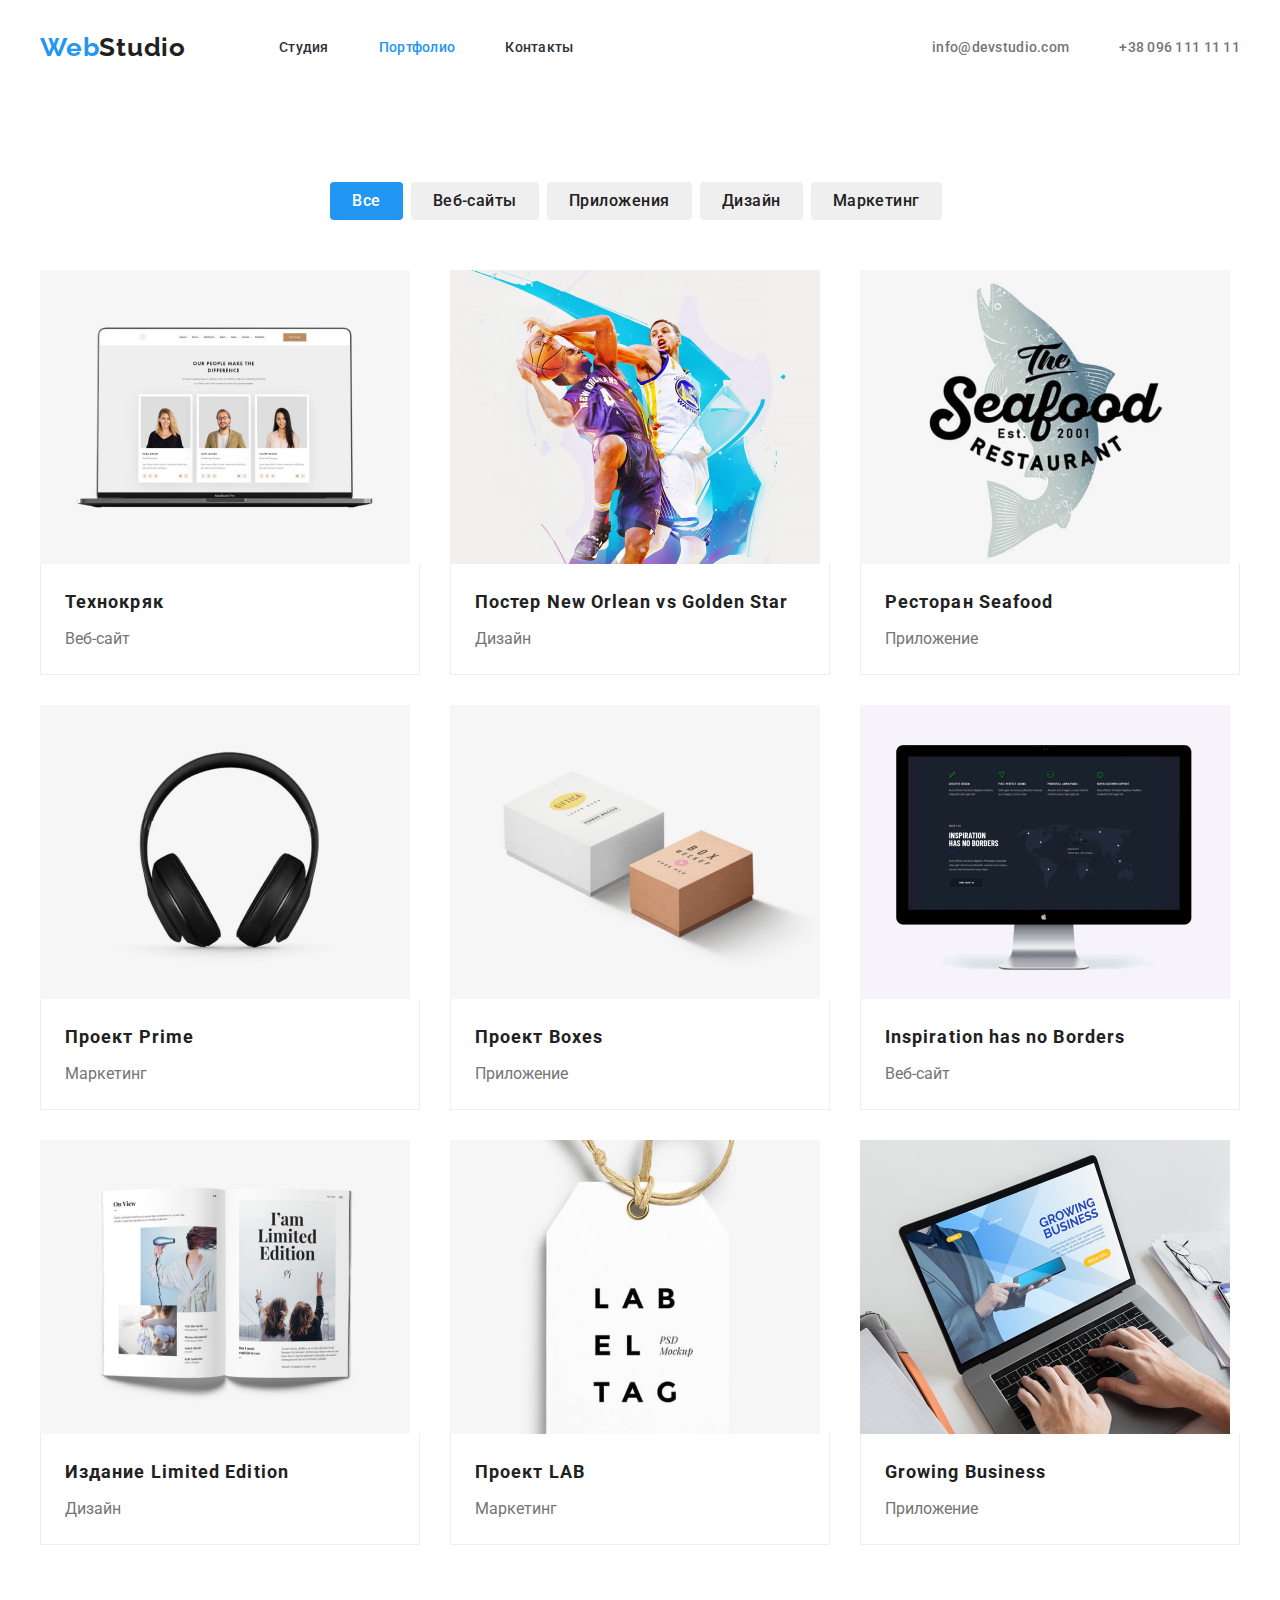
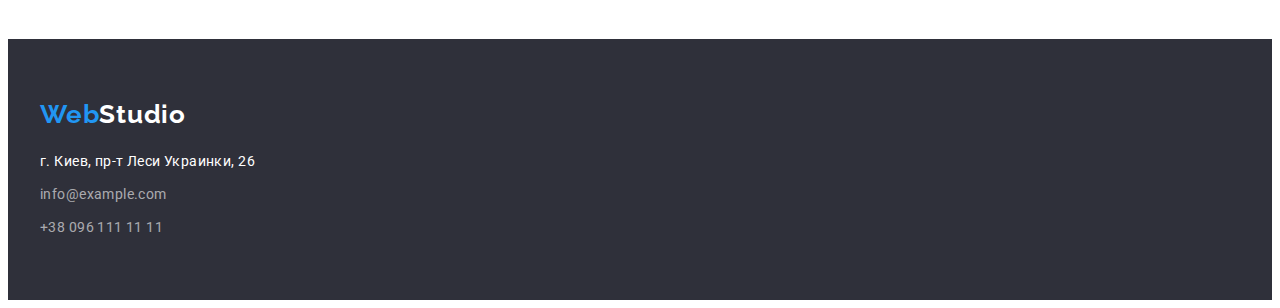
==== portfolio.html @ 89b8fdc1 "add html" ====
<!DOCTYPE html>
<html lang="ru">
  <head>
    <meta charset="UTF-8" />
    <meta http-equiv="X-UA-Compatible" content="IE=edge" />
    <meta name="viewport" content="width=device-width, initial-scale=1.0" />
    <link rel="preconnect" href="https://fonts.googleapis.com" />
    <link rel="preconnect" href="https://fonts.gstatic.com" crossorigin />
    <link
      href="https://fonts.googleapis.com/css2?family=Raleway:wght@700&family=Roboto:wght@400;500;700;900&display=swap"
      rel="stylesheet"
    />
    <title>homework-3</title>
    <link rel="stylesheet" href="https://cdnjs.cloudflare.com/ajax/libs/modern-normalize/1.1.0/modern-normalize.min.css" integrity="sha512-wpPYUAdjBVSE4KJnH1VR1HeZfpl1ub8YT/NKx4PuQ5NmX2tKuGu6U/JRp5y+Y8XG2tV+wKQpNHVUX03MfMFn9Q==" crossorigin="anonymous" referrerpolicy="no-referrer" />
    <link rel="stylesheet" href="./css/styles.css" />
  </head>
  <body>
    <header class="header">
      <div class="container main-nav">
        <nav class="header-nav">
          <a class="logo link" href="lang=en">Web<span class="logo-accent">Studio</span></a>
          <ul class="list">
            <li class="header-item">
              <a class="nav-link link" href="./index.html">Студия</a>
            </li>
            <li class="header-item">
              <a class="nav-link link current" href="./portfolio.html">Портфолио</a>
            </li>
            <li class="header-item"><a class="nav-link link" href="#">Контакты</a></li>
          </ul>
        </nav>
        <ul class="list">
          <li class="header-item mailto header-link">
            <a href="mailto:info@devstudio.com" class="header-contact-link link"
              >info@devstudio.com</a
            >
          </li>
          <li class="header-item-tel header-link">
            <a href="tel:+380961111111" class="header-contact-link link">+38 096 111 11 11</a>
          </li>
        </ul>
      </div>
    </header>
    <main class="portfolio">
      <section class="work section">
        <div class="container">
          <h1 class="works-title">Портфолио</h1>
          <ul class="work-list list">
            <li class="work-item">
              <button type="button" class="work-btn btn-current">Все</button>
            </li>
            <li class="work-item">
              <button type="button" class="work-btn">Веб-сайты</button>
            </li>
            <li class="work-item">
              <button type="button" class="work-btn">Приложения</button>
            </li>
            <li class="work-item">
              <button type="button" class="work-btn">Дизайн</button>
            </li>
            <li class="work-item">
              <button type="button" class="work-btn">Маркетинг</button>
            </li>
          </ul>
          <ul class="list-project list">
            <li class="project-item">
              <img src="./img/img4.jpg" alt="проект 1" />
              <div class="portfolio-project">
              <h2 class="project-title">Технокряк</h2>
              <p class="project-text">Веб-сайт</p>
            </div>
            </li>
            <li class="project-item">
              <img src="./img/img5.jpg" alt="проект2" />
              <div class="portfolio-project">
              <h2 class="project-title">Постер <span lang="eg">New Orlean vs Golden Star</span></h2>
              <p class="project-text">Дизайн</p>
            </div>
            </li>
            <li class="project-item">
              <img src="./img/img6.jpg" alt="проект3" />
              <div class="portfolio-project">
              <h2 class="project-title">Ресторан <span lang="en">Seafood</span></h2>
              <p class="project-text">Приложение</p>
            </div>
            </li>
            <li class="project-item">
              <img src="./img/img7.jpg" alt="проект4" />
              <div class="portfolio-project">
              <h2 class="project-title">Проект <span lang="en">Prime</span></h2>
              <p class="project-text">Маркетинг</p>
            </div>
            </li>
            <li class="project-item">
              <img src="./img/img8.jpg" alt="проект5" />
              <div class="portfolio-project">
              <h2 class="project-title">Проект <span lang="en">Boxes</span></h2>
              <p class="project-text">Приложение</p>
            </div>
            </li>
            <li class="project-item">
              <img src="./img/img9.jpg" alt="проект6" />
              <div class="portfolio-project">
              <h2 class="project-title" lang="en">Inspiration has no Borders</h2>
              <p class="project-text">Веб-сайт</p>
            </div>
            </li>
            <li class="project-item">
              <img src="./img/img10.jpg" alt="проект7" />
              <div class="portfolio-project">
              <h2 class="project-title">Издание <span lang="en">Limited Edition</span></h2>
              <p class="project-text">Дизайн</p>
            </div>
            </li>
            <li class="project-item">
              <img src="./img/img11.jpg" alt="ролект8" />
              <div class="portfolio-project">
              <h2 class="project-title">Проект <span lang="en">LAB</span></h2>
              <p class="project-text">Маркетинг</p>
            </div>
            </li>
            <li class="project-item">
              <img src="./img/img12.jpg" alt="проект9" />
              <div class="portfolio-project">
              <h2 class="project-title" lang="en">Growing Business</h2>
              <p class="project-text">Приложение</p>
            </div>
            </li>
          </ul>
        </div>
      </section>
    </main>
    <footer class="footer">
      <div class="container">
      <a class="footer-link" href="lang=en">Web<span class="footer-title">Studio</span></a>
      <address class="contacts">
        <ul class="contacts-list">
          <li class="contacts-item">
            <a
              class="contacts-item"
              href="https://goo.gl/maps/zYg1dsm3iohcr4jr6"
              class="footer-link list"
              target="_blank"
              rel="noopener nofollow noreferrer "
              >г. Киев, пр-т Леси Украинки, 26</a
            >
          </li>
          <li class="contacts-item">
            <a href="mailto:info@devstudio.com" class="contacts-link link">info@example.com</a>
          </li>
          <li class="contacts-item">
            <a href="tel:+380961111111" class="contacts-link link">+38 096 111 11 11</a>
          </li>
        </ul>
        </address>
      </div>
    </footer>
  </body>
</html>
---- css/styles.css ----
:root {
  --btn-color: #ffffff;
  --main-title-color: #ffffff;
  --second-title-color: #2f303a;
  --third-title-color: #757575;
  --forth-title-color: #212121;
  --accent-color: #2196f3;
  --typical-margin: 20px;
  --fifth-title-color: #eee;
}

p,
h1,
h2,
h3,
h4,
h5,
h6 {
  margin: 0;
}

ul,
ol {
  margin: 0;
  padding-left: 0;
}
button {
  cursor: pointer;
}

body {
  font-family: 'Roboto', sans-serif;
  background-color: var(--main-title-color);
  font-style: normal;
  font-size: 14px;
}

.container {
  width: 1200px;
  margin-left: auto;
  margin-right: auto;
  padding-left: 15px;
  padding-right: 15px;
  
}
.section {
  padding-top: 94px;
  padding-bottom: 94px;
}

img {
  display: block;
}

/* ----------------HEADER------------- */

.header-nav {
  display: flex;
  margin-right: auto;
}

.main-nav {
  display: flex;
  align-items: center;
}

.header {
  background-color: var(--main-title-color);
}

.list {
  list-style: none;
  padding: 0px;
  margin: 0px;
  display: flex;
}
.header-item {
  margin-right: 50px;
}
.header-nav .iteam + .iteam {
  margin-left: 50px;
}

/* .header-nav .item:(:last-child){
  margin-right: 50px;
} */
.logo {
  font-family: 'Raleway', sans-serif;
  font-style: normal;
  font-weight: 700;
  font-size: 26px;
  line-height: 1, 19;
  letter-spacing: 0.03em;
  color: var(--accent-color);
  padding-top: 24px;
  padding-bottom: 24px;
  margin-right: 93px;
}
.logo-accent {
  color: var(--forth-title-color);
}

.link {
  text-decoration: none;
}
/* .header-item { 
  font-weight: 500;
  font-size: 14px;
  line-height: 1.14;
  letter-spacing: 0.02em;
  color: var(--second-title-color);
} */
.nav-link {
  font-weight: 500;
  display: block;
  padding: 32px 0;
  font-size: 14px;
  line-height: 1.14;
  letter-spacing: 0.02em;
  color: var(--second-title-color);
  margin-right: auto;
}

.header-item-tel {
  font-weight: 500;
  font-size: 14px;
  line-height: 1.14;
  letter-spacing: 0.02em;
  color: var(--third-title-color);
}
.header-contact-link {
  display: flex;
  font-weight: 500;
  padding: 32px 0;
  font-size: 14px;
  line-height: 1.14;
  letter-spacing: 0.02em;
  color: var(--third-title-color);
}

.link:hover,
.link:focus {
  color: var(--accent-color);
}
.current {
  color: var(--accent-color);
}

/* --------------------HERO------------ */

.hero {
  background: var(--second-title-color);
  padding: 200px 0;
}

.porfolio {
  background: var(--main-title-color);
  padding: 20px;
}
.works-title,
.visually-hidden {
  position: absolute;
  white-space: nowrap;
  width: 1px;
  height: 1px;
  overflow: hidden;
  border: 0;
  padding: 0;
  clip: rect(0 0 0 0);
  clip-path: inset(100%);
  overflow: hidden;
}

.hero-title {
  font-weight: 900;
  font-size: 44px;
  line-height: 1.5;
  text-align: center;
  letter-spacing: 0.06em;
  text-transform: uppercase;
  color: var(--main-title-color);
  margin-bottom: 30px;
  margin-left: auto;
  margin-right: auto;
  width: 696px;
}
.hero-btn {
  background: var(--accent-color);
  border-radius: 4px;
  border: none;
  padding: 10px 32px;
  min-width: 200px;
  margin: 0 auto;
  display: block;
}
.work-list {
  display: flex;
  justify-content: center;
  margin-bottom: 50px;
}

.work-item:not(last-child) {
  margin-right: 8px;
}
li > .all {
  color: var(--main-title-color);
  background-color: var(--second-title-color);
}

.work-btn {
  padding: 6px 22px;

  font-family: inherit;
  font-weight: 500;
  font-size: 16px;
  line-height: 1.62;
  letter-spacing: 0.03em;
  color: var(--forth-title-color);

  border-radius: 4px;
  border: none;
  cursor: pointer;
}

.work-btn:hover,
.work-btn:focus {
  background-color: var(--accent-color);
  color: var(--main-title-color);
}

.btn-current {
  background-color: var(--accent-color);
  color: var(--main-title-color);
}

.hero-btn {
  font-family: inherit;
  font-weight: 700;
  font-size: 16px;
  line-height: 1.87;
  letter-spacing: 0.06em;
  color: var(--btn-color);
}

/* portfolio projects */

.project-item {
  background-color: var(--main-title-color);

  flex-basis: calc(100% / 3 - 30px);
  margin-left: 30px;
  margin-bottom: 30px;
}
.portfolio-project {
  border-bottom: 1px solid var(--fifth-title-color);
  border-left: 1px solid var(--fifth-title-color);
  border-right: 1px solid var(--fifth-title-color);
  padding-left: 24px;
  padding-right: 24px;
  padding-top: 20px;
  padding-bottom: 20px;
}

.list-project {
  display: flex;
  flex-wrap: wrap;
  margin-left: -30px;
  margin-bottom: -30px;
}
.project-title {
  font-weight: 700;
  font-size: 18px;
  line-height: 2;
  color: var(--forth-title-color);

  letter-spacing: 0.06em;
  margin-bottom: 4px;
}

.project-text {
  font-weight: 400;
  font-size: 16px;
  line-height: 1.88;
  color: var(--third-title-color);
}

/* ---------CHARACTERISTICS----------- */


.characteristics-title {
  font-weight: 700;
  font-size: 14px;
  line-height: 1.14;
  letter-spacing: 0.03em;
  text-transform: uppercase;
  color: var(--forth-title-color);
  margin-top: 0px;
  margin-bottom: 10px;
}
.characteristics-list {
  display: flex;
  flex-wrap: wrap;
  list-style: none;
}
.characteristics-item {
  width: 270px;
  font-size: 14px;
  line-height: 1.71;
  letter-spacing: 0.03em;
  color: var(--third-title-color);
}
.characteristics-item:not(:last-child) {
  margin-right: 30px;
}

/* ---------ABOUT---------------- */
 .about{
   padding-bottom: 94px;
 }
.about-title {
  font-weight: 700;
  font-size: 36px;
  line-height: 1.17;
  text-align: center;
  letter-spacing: 0.03em;
  color: var(--forth-title-color);
  margin-bottom: 50px;
   
}

.about-item:first-child {
  margin-right: 30px;
}

.about-item:not(:last-child) {
  margin-right: 30px;
}

.about-list {
  list-style: none;
  display: flex;
}

/* ---------------TEAM--------------- */
.box-team-name{
  padding-top: 30px;
  padding-bottom: 30px;
}

.team-title {
  font-weight: 700;
  font-size: 36px;
  line-height: 1.17;
  text-align: center;
  letter-spacing: 0.03em;
  color: var(--forth-title-color);
  margin-bottom: 50px;
}

.title {
  font-weight: 700;
  font-size: 36px;
  line-height: 0.85;
  text-align: center;
  letter-spacing: 0.03em;
  color: var(--forth-title-color);
}
.team-name {
  font-family: inherit;
  font-style: normal;
  font-weight: 500;
  font-size: 16px;
  line-height: 1.17;
  text-align: center;
  letter-spacing: 0.03em;
  color: var(--forth-title-color);
  margin-bottom: 10px;
}
.team-list {
  list-style: none;
  display: flex;
}

.text {
  font-family: inherit;
  font-style: normal;
  font-weight: 400;
  font-size: 16px;
  line-height: 19px;
  text-align: center;
  letter-spacing: 0.03em;
  color: var(--third-title-color);
}

.team-item:first-child {
  margin-right: 30px;
}
.team-item:not(:last-child) {
  margin-right: 30px;
}

.team-item {
  font-size: 16px;
  line-height: 1.19;
  letter-spacing: 0.03em;
  background-color: var(--btn-color);
}
.team {
  background-color: #f5f4fa;
  padding-top: 94px;
  padding-bottom: 94px;
}
/* -------------FOOTER----------------- */
.footer {
  background-color: var(--second-title-color);
  padding-top: 60px;
  padding-bottom: 60px;

}
.footer-title {
  font-family: 'Raleway', sans-serif;
  font-style: normal;
  font-weight: 700;
  font-size: 26px;
  line-height: 1.19;
  letter-spacing: 0.03em;
  text-decoration: none;
  color: var(--main-title-color);
}
.footer-link {
  font-family: 'Raleway', sans-serif;
  font-style: normal;
  font-weight: 700;
  font-size: 26px;
  line-height: 1.19;
  letter-spacing: 0.03em;
  text-decoration: none;
  color: var(--accent-color);
  display: block;
  margin-bottom: 20px;
}
.contacts-item {
  list-style: none;
  text-decoration: none;
  font-weight: 400;
  font-size: 14px;
  font-style: normal;
  line-height: 1.71;
  letter-spacing: 0.03em;
  color: var(--main-title-color);
}

.contacts-item:not(:last-child){
  margin-bottom: 9px;
}

.contacts-link {
  text-decoration: none;
  font-weight: 400;
  font-size: 14px;
  line-height: 1.71;
  letter-spacing: 0.03em;
  color: rgba(255, 255, 255, 0.6);
  }
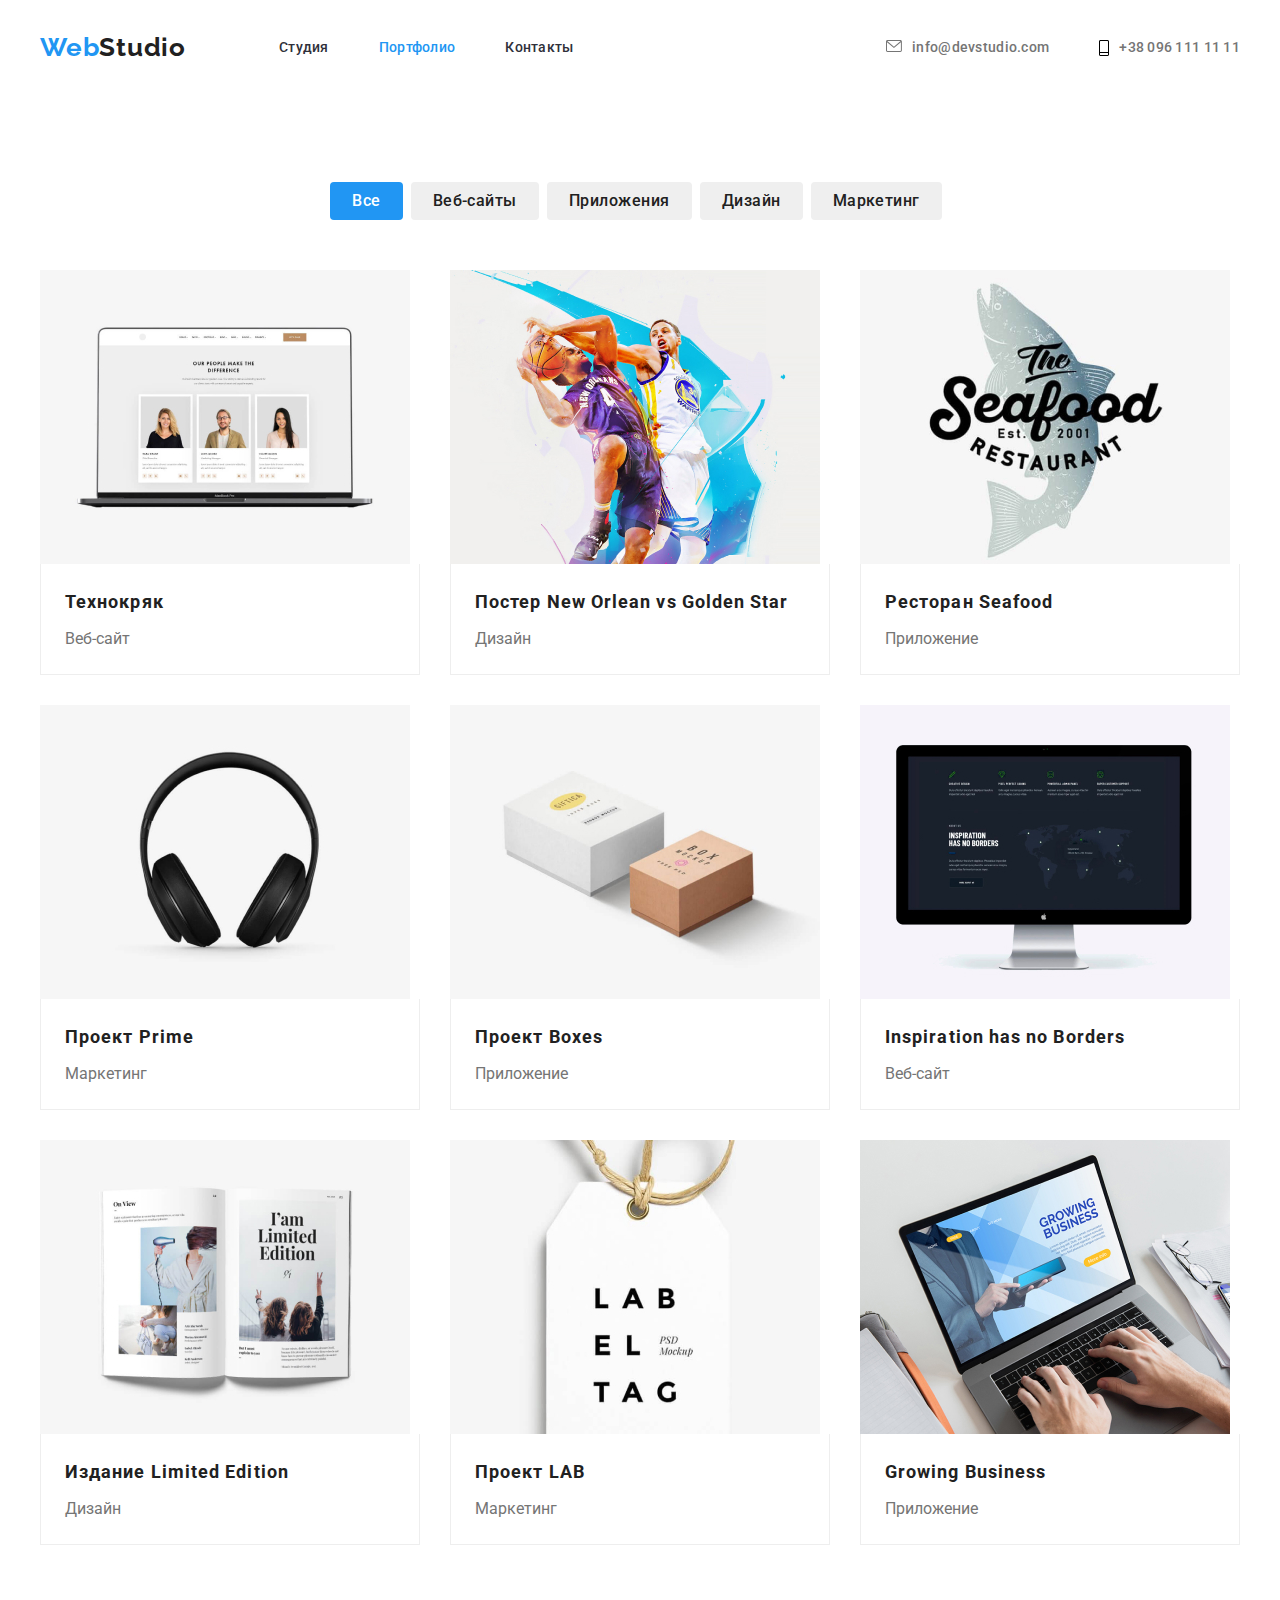
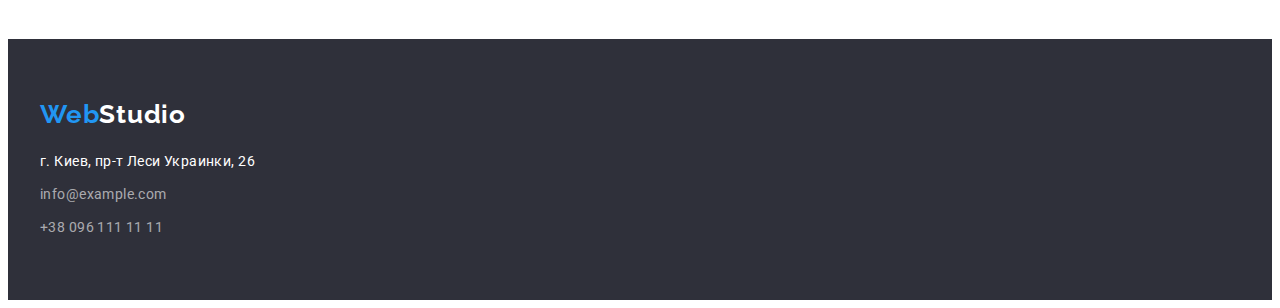
==== commit 10906ecc: "add icons" ====
--- a/portfolio.html
+++ b/portfolio.html
@@ -11,7 +11,13 @@
       rel="stylesheet"
     />
     <title>homework-3</title>
-    <link rel="stylesheet" href="https://cdnjs.cloudflare.com/ajax/libs/modern-normalize/1.1.0/modern-normalize.min.css" integrity="sha512-wpPYUAdjBVSE4KJnH1VR1HeZfpl1ub8YT/NKx4PuQ5NmX2tKuGu6U/JRp5y+Y8XG2tV+wKQpNHVUX03MfMFn9Q==" crossorigin="anonymous" referrerpolicy="no-referrer" />
+    <link
+      rel="stylesheet"
+      href="https://cdnjs.cloudflare.com/ajax/libs/modern-normalize/1.1.0/modern-normalize.min.css"
+      integrity="sha512-wpPYUAdjBVSE4KJnH1VR1HeZfpl1ub8YT/NKx4PuQ5NmX2tKuGu6U/JRp5y+Y8XG2tV+wKQpNHVUX03MfMFn9Q=="
+      crossorigin="anonymous"
+      referrerpolicy="no-referrer"
+    />
     <link rel="stylesheet" href="./css/styles.css" />
   </head>
   <body>
@@ -31,12 +37,19 @@
         </nav>
         <ul class="list">
           <li class="header-item mailto header-link">
-            <a href="mailto:info@devstudio.com" class="header-contact-link link"
+            <a href="mailto:info@devstudio.com" class="header-contact-link link">
+              <svg class="icon-mail" width="16" height="12">
+                <use href="./img/icons.svg#icon-envelope"></use></svg
               >info@devstudio.com</a
             >
           </li>
           <li class="header-item-tel header-link">
-            <a href="tel:+380961111111" class="header-contact-link link">+38 096 111 11 11</a>
+            <a href="tel:+380961111111" class="header-contact-link link">
+              <svg class="icon-mb" width="10" height="16">
+                <use href="./img/icons.svg#icon-mb"></use>
+              </svg>
+              +38 096 111 11 11</a
+            >
           </li>
         </ul>
       </div>
@@ -66,65 +79,67 @@
             <li class="project-item">
               <img src="./img/img4.jpg" alt="проект 1" />
               <div class="portfolio-project">
-              <h2 class="project-title">Технокряк</h2>
-              <p class="project-text">Веб-сайт</p>
-            </div>
+                <h2 class="project-title">Технокряк</h2>
+                <p class="project-text">Веб-сайт</p>
+              </div>
             </li>
             <li class="project-item">
               <img src="./img/img5.jpg" alt="проект2" />
               <div class="portfolio-project">
-              <h2 class="project-title">Постер <span lang="eg">New Orlean vs Golden Star</span></h2>
-              <p class="project-text">Дизайн</p>
-            </div>
+                <h2 class="project-title">
+                  Постер <span lang="eg">New Orlean vs Golden Star</span>
+                </h2>
+                <p class="project-text">Дизайн</p>
+              </div>
             </li>
             <li class="project-item">
               <img src="./img/img6.jpg" alt="проект3" />
               <div class="portfolio-project">
-              <h2 class="project-title">Ресторан <span lang="en">Seafood</span></h2>
-              <p class="project-text">Приложение</p>
-            </div>
+                <h2 class="project-title">Ресторан <span lang="en">Seafood</span></h2>
+                <p class="project-text">Приложение</p>
+              </div>
             </li>
             <li class="project-item">
               <img src="./img/img7.jpg" alt="проект4" />
               <div class="portfolio-project">
-              <h2 class="project-title">Проект <span lang="en">Prime</span></h2>
-              <p class="project-text">Маркетинг</p>
-            </div>
+                <h2 class="project-title">Проект <span lang="en">Prime</span></h2>
+                <p class="project-text">Маркетинг</p>
+              </div>
             </li>
             <li class="project-item">
               <img src="./img/img8.jpg" alt="проект5" />
               <div class="portfolio-project">
-              <h2 class="project-title">Проект <span lang="en">Boxes</span></h2>
-              <p class="project-text">Приложение</p>
-            </div>
+                <h2 class="project-title">Проект <span lang="en">Boxes</span></h2>
+                <p class="project-text">Приложение</p>
+              </div>
             </li>
             <li class="project-item">
               <img src="./img/img9.jpg" alt="проект6" />
               <div class="portfolio-project">
-              <h2 class="project-title" lang="en">Inspiration has no Borders</h2>
-              <p class="project-text">Веб-сайт</p>
-            </div>
+                <h2 class="project-title" lang="en">Inspiration has no Borders</h2>
+                <p class="project-text">Веб-сайт</p>
+              </div>
             </li>
             <li class="project-item">
               <img src="./img/img10.jpg" alt="проект7" />
               <div class="portfolio-project">
-              <h2 class="project-title">Издание <span lang="en">Limited Edition</span></h2>
-              <p class="project-text">Дизайн</p>
-            </div>
+                <h2 class="project-title">Издание <span lang="en">Limited Edition</span></h2>
+                <p class="project-text">Дизайн</p>
+              </div>
             </li>
             <li class="project-item">
               <img src="./img/img11.jpg" alt="ролект8" />
               <div class="portfolio-project">
-              <h2 class="project-title">Проект <span lang="en">LAB</span></h2>
-              <p class="project-text">Маркетинг</p>
-            </div>
+                <h2 class="project-title">Проект <span lang="en">LAB</span></h2>
+                <p class="project-text">Маркетинг</p>
+              </div>
             </li>
             <li class="project-item">
               <img src="./img/img12.jpg" alt="проект9" />
               <div class="portfolio-project">
-              <h2 class="project-title" lang="en">Growing Business</h2>
-              <p class="project-text">Приложение</p>
-            </div>
+                <h2 class="project-title" lang="en">Growing Business</h2>
+                <p class="project-text">Приложение</p>
+              </div>
             </li>
           </ul>
         </div>
@@ -132,26 +147,26 @@
     </main>
     <footer class="footer">
       <div class="container">
-      <a class="footer-link" href="lang=en">Web<span class="footer-title">Studio</span></a>
-      <address class="contacts">
-        <ul class="contacts-list">
-          <li class="contacts-item">
-            <a
-              class="contacts-item"
-              href="https://goo.gl/maps/zYg1dsm3iohcr4jr6"
-              class="footer-link list"
-              target="_blank"
-              rel="noopener nofollow noreferrer "
-              >г. Киев, пр-т Леси Украинки, 26</a
-            >
-          </li>
-          <li class="contacts-item">
-            <a href="mailto:info@devstudio.com" class="contacts-link link">info@example.com</a>
-          </li>
-          <li class="contacts-item">
-            <a href="tel:+380961111111" class="contacts-link link">+38 096 111 11 11</a>
-          </li>
-        </ul>
+        <a class="footer-link" href="lang=en">Web<span class="footer-title">Studio</span></a>
+        <address class="contacts">
+          <ul class="contacts-list">
+            <li class="contacts-item">
+              <a
+                class="contacts-item"
+                href="https://goo.gl/maps/zYg1dsm3iohcr4jr6"
+                class="footer-link list"
+                target="_blank"
+                rel="noopener nofollow noreferrer "
+                >г. Киев, пр-т Леси Украинки, 26</a
+              >
+            </li>
+            <li class="contacts-item">
+              <a href="mailto:info@devstudio.com" class="contacts-link link">info@example.com</a>
+            </li>
+            <li class="contacts-item">
+              <a href="tel:+380961111111" class="contacts-link link">+38 096 111 11 11</a>
+            </li>
+          </ul>
         </address>
       </div>
     </footer>
--- a/css/styles.css
+++ b/css/styles.css
@@ -7,6 +7,7 @@
   --accent-color: #2196f3;
   --typical-margin: 20px;
   --fifth-title-color: #eee;
+  --btn-soc: #afb1b8;
 }
 
 p,
@@ -41,7 +42,6 @@
   margin-right: auto;
   padding-left: 15px;
   padding-right: 15px;
-  
 }
 .section {
   padding-top: 94px;
@@ -145,12 +145,27 @@
 .current {
   color: var(--accent-color);
 }
+.icon-mail,
+.icon-mb {
+  margin-right: 10px;
+  display: flex;
+  align-items: center;
+}
 
 /* --------------------HERO------------ */
 
 .hero {
   background: var(--second-title-color);
   padding: 200px 0;
+  max-width: 1600px;
+  min-height: 480px;
+  margin-left: auto;
+  margin-right: auto;
+  background-image: linear-gradient(rgba(47, 48, 58, 0.4), rgba(47, 48, 58, 0.4)),
+    url(../img/Imgcomp.jpg);
+  background-repeat: no-repeat;
+  background-size: cover;
+  background-position: center;
 }
 
 .porfolio {
@@ -286,7 +301,6 @@
 
 /* ---------CHARACTERISTICS----------- */
 
-
 .characteristics-title {
   font-weight: 700;
   font-size: 14px;
@@ -314,9 +328,9 @@
 }
 
 /* ---------ABOUT---------------- */
- .about{
-   padding-bottom: 94px;
- }
+.about {
+  padding-bottom: 94px;
+}
 .about-title {
   font-weight: 700;
   font-size: 36px;
@@ -325,7 +339,6 @@
   letter-spacing: 0.03em;
   color: var(--forth-title-color);
   margin-bottom: 50px;
-   
 }
 
 .about-item:first-child {
@@ -342,7 +355,7 @@
 }
 
 /* ---------------TEAM--------------- */
-.box-team-name{
+.box-team-name {
   padding-top: 30px;
   padding-bottom: 30px;
 }
@@ -390,6 +403,7 @@
   text-align: center;
   letter-spacing: 0.03em;
   color: var(--third-title-color);
+  margin-bottom: 30px;
 }
 
 .team-item:first-child {
@@ -410,12 +424,41 @@
   padding-top: 94px;
   padding-bottom: 94px;
 }
+
+.team-soc-list {
+  display: flex;
+  justify-content: center;
+  background-color: var(--btn-color);
+}
+
+.team-soc-item:not(:last-child) {
+  margin: left 10px;
+}
+.team-soc-link {
+  width: 44px;
+  height: 44px;
+  display: flex;
+  align-items: center;
+  justify-content: center;
+  border-radius: 50%;
+}
+.team-soc-icon {
+  fill: var(--btn-soc);
+}
+.team-soc-link:hover,
+.team-soc-link:focus {
+  background-color: var(--accent-color);
+}
+.team-soc-link:hover .team-soc-icon,
+.team-soc-link:focus .team-soc-icon {
+  fill: var(--btn-color);
+}
+
 /* -------------FOOTER----------------- */
 .footer {
   background-color: var(--second-title-color);
   padding-top: 60px;
   padding-bottom: 60px;
-
 }
 .footer-title {
   font-family: 'Raleway', sans-serif;
@@ -450,7 +493,7 @@
   color: var(--main-title-color);
 }
 
-.contacts-item:not(:last-child){
+.contacts-item:not(:last-child) {
   margin-bottom: 9px;
 }
 
@@ -461,4 +504,44 @@
   line-height: 1.71;
   letter-spacing: 0.03em;
   color: rgba(255, 255, 255, 0.6);
-  }
+}
+.team-soc-list {
+  display: flex;
+  justify-content: center;
+  background-color: var(--btn-color);
+}
+
+.footer-conect {
+  font-family: 'Roboto', sans-serif;
+  font-style: normal;
+  font-weight: 700;
+  font-size: 14px;
+  line-height: 1.14;
+  letter-spacing: 0.03em;
+  text-transform: uppercase;
+  display: flex;
+  align-content: center;
+  justify-content: center;
+}
+.footer-soc-item:not(:last-child) {
+  margin: left 10px;
+}
+.footer-soc-link {
+  width: 44px;
+  height: 44px;
+  display: flex;
+  align-items: center;
+  justify-content: center;
+  border-radius: 50%;
+}
+.footer-soc-icon {
+  fill: var(--btn-soc);
+}
+.footer-soc-link:hover,
+.footer-soc-link:focus {
+  background-color: var(--accent-color);
+}
+.footer-soc-link:hover .team-soc-icon,
+.footer-soc-link:focus .team-soc-icon {
+  fill: var(--btn-color);
+}
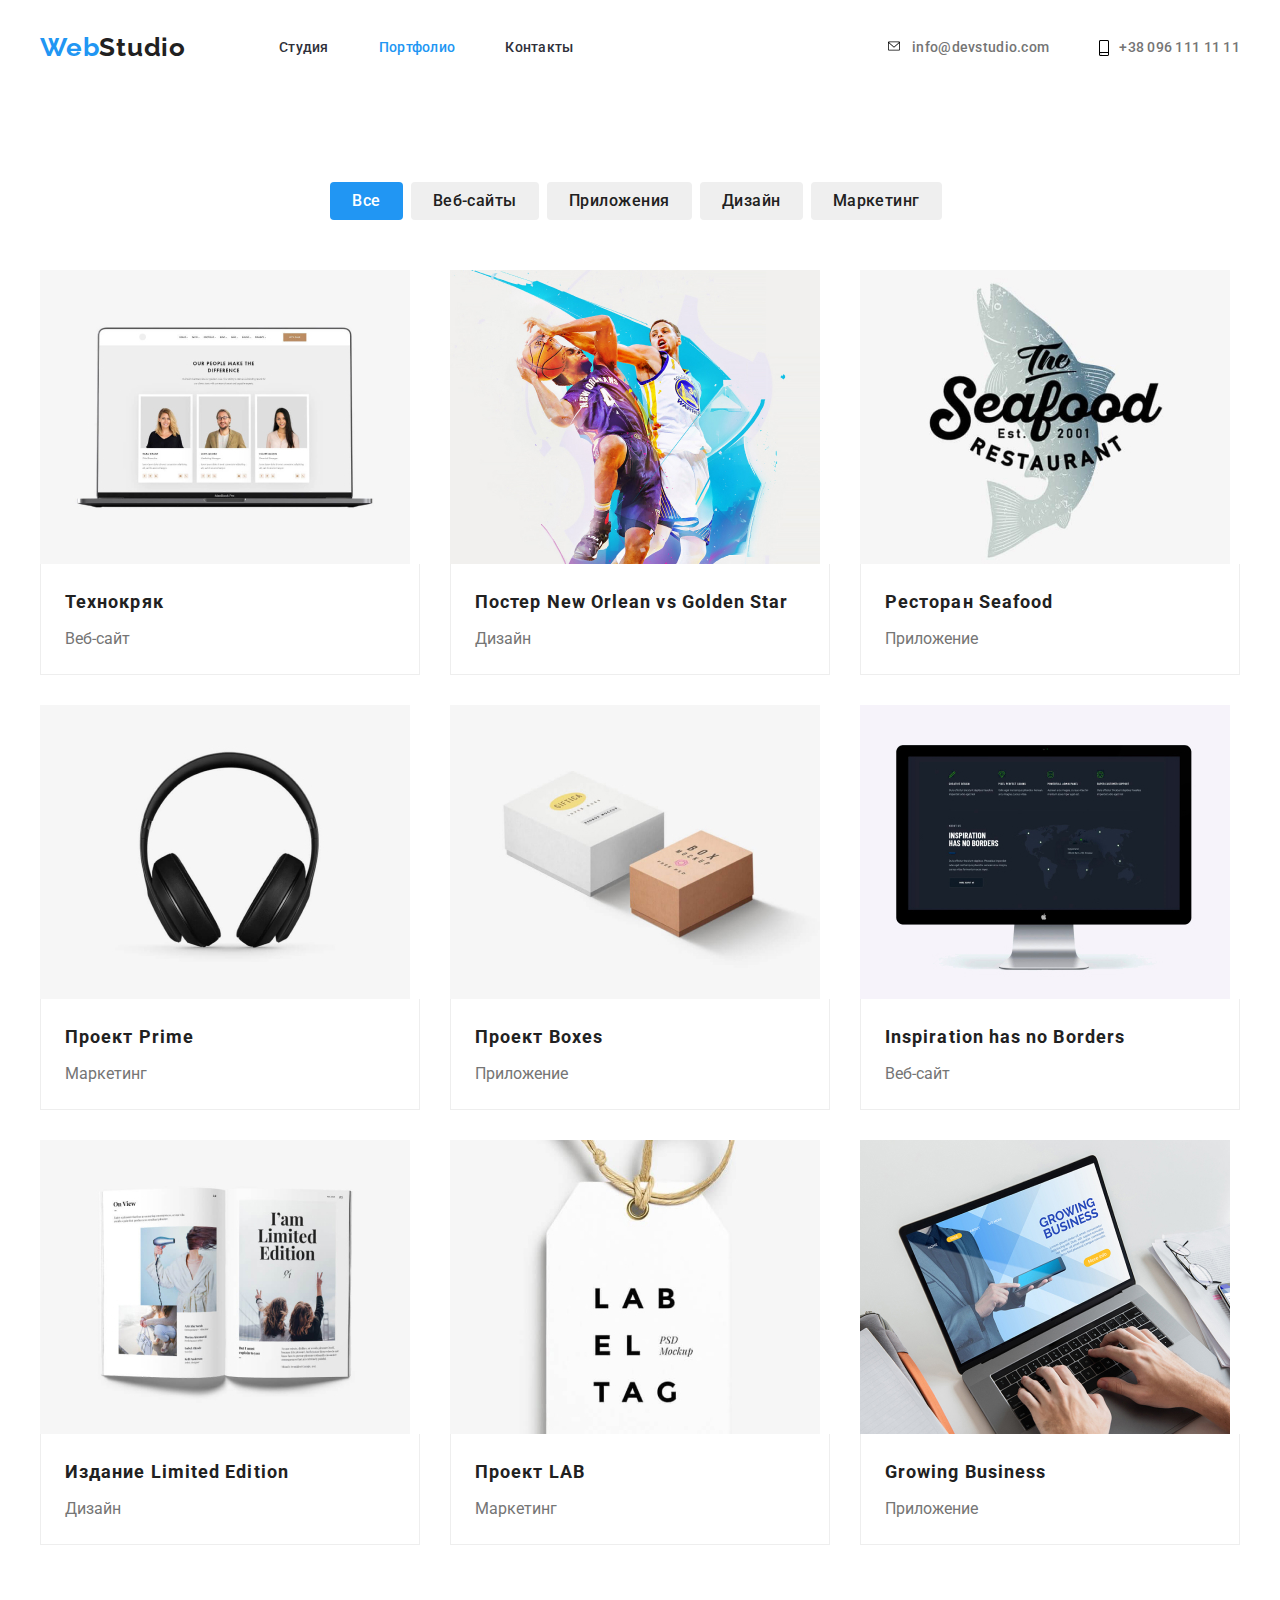
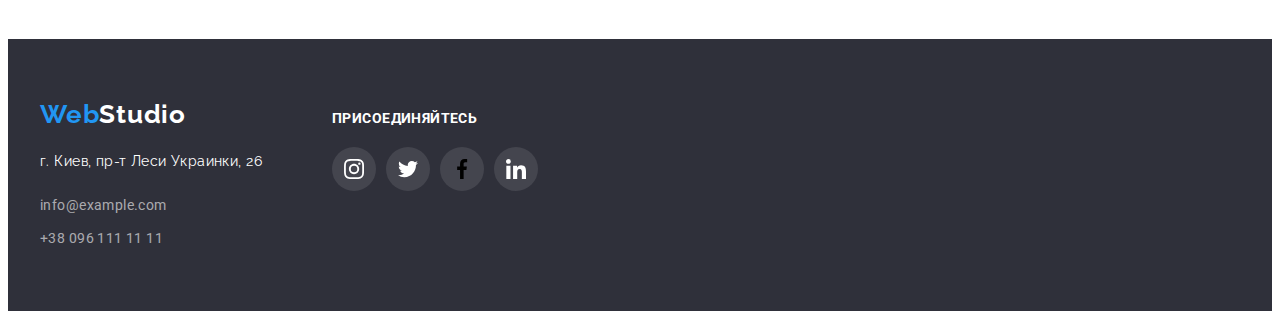
==== commit d9948642: "add html" ====
--- a/portfolio.html
+++ b/portfolio.html
@@ -39,14 +39,14 @@
           <li class="header-item mailto header-link">
             <a href="mailto:info@devstudio.com" class="header-contact-link link">
               <svg class="icon-mail" width="16" height="12">
-                <use href="./img/icons.svg#icon-envelope"></use></svg
+                <use href="./img/sprite.svg#mail"></use></svg
               >info@devstudio.com</a
             >
           </li>
           <li class="header-item-tel header-link">
             <a href="tel:+380961111111" class="header-contact-link link">
               <svg class="icon-mb" width="10" height="16">
-                <use href="./img/icons.svg#icon-mb"></use>
+                <use href="./img/sprite.svg#tell"></use>
               </svg>
               +38 096 111 11 11</a
             >
@@ -146,19 +146,18 @@
       </section>
     </main>
     <footer class="footer">
-      <div class="container">
-        <a class="footer-link" href="lang=en">Web<span class="footer-title">Studio</span></a>
+      <div class="container container-footer">
+       <div class="adress-box"><a class="footer-link" href="lang=en">Web<span class="footer-title">Studio</span></a>
         <address class="contacts">
           <ul class="contacts-list">
             <li class="contacts-item">
               <a
-                class="contacts-item"
+                class="contacts-item footer-link list"
                 href="https://goo.gl/maps/zYg1dsm3iohcr4jr6"
-                class="footer-link list"
                 target="_blank"
                 rel="noopener nofollow noreferrer "
-                >г. Киев, пр-т Леси Украинки, 26</a
-              >
+                >г. Киев, пр-т Леси Украинки, 26
+              </a>
             </li>
             <li class="contacts-item">
               <a href="mailto:info@devstudio.com" class="contacts-link link">info@example.com</a>
@@ -167,8 +166,43 @@
               <a href="tel:+380961111111" class="contacts-link link">+38 096 111 11 11</a>
             </li>
           </ul>
-        </address>
+          </address>
+        </div>
+          <div class="conect">
+        <p class="footer-conect">присоединяйтесь</p>
+        <ul class="footer-soc-list list">
+                <li class="footer-soc-item">
+                  <a href="" class="footer-soc-link link">
+                    <svg class="footer-soc-icon" width="20" height="20">
+                      <use href="./img/sprite.svg#instagram"></use>
+                    </svg>
+                  </a>
+                </li>
+                <li class="footer-soc-item">
+                  <a href="" class="footer-soc-link link">
+                    <svg class="footer-soc-icon" width="20" height="20">
+                      <use href="./img/sprite.svg#twitter"></use>
+                    </svg>
+                  </a>
+                </li>
+                <li class="footer-soc-item">
+                  <a href="" class="footer-soc-link link">
+                    <svg class=footer-soc-icon" width="20" height="20">
+                      <use href="./img/sprite.svg#facebook"></use>
+                    </svg>
+                  </a>
+                </li>
+                <li class="footer-soc-item">
+                  <a href="" class="footer-soc-link link">
+                    <svg class="footer-soc-icon" width="20" height="20">
+                      <use href="./img/sprite.svg#linkedin"></use>
+                    </svg>
+                  </a>
+                </li>
+              </ul>
       </div>
+      </div>
+      
     </footer>
   </body>
 </html>
--- a/css/styles.css
+++ b/css/styles.css
@@ -431,7 +431,7 @@
   background-color: var(--btn-color);
 }
 
-.team-soc-item:not(:last-child) {
+.team-soc-list:not(:last-child) {
   margin: left 10px;
 }
 .team-soc-link {
@@ -460,6 +460,13 @@
   padding-top: 60px;
   padding-bottom: 60px;
 }
+.container-footer {
+  display: flex;
+  align-items: baseline;
+}
+.adress-box {
+  margin-right: 70px;
+}
 .footer-title {
   font-family: 'Raleway', sans-serif;
   font-style: normal;
@@ -512,36 +519,31 @@
 }
 
 .footer-conect {
-  font-family: 'Roboto', sans-serif;
-  font-style: normal;
   font-weight: 700;
   font-size: 14px;
   line-height: 1.14;
   letter-spacing: 0.03em;
   text-transform: uppercase;
-  display: flex;
-  align-content: center;
-  justify-content: center;
+  color: var(--btn-color);
+  margin-bottom: 20px;
 }
 .footer-soc-item:not(:last-child) {
-  margin: left 10px;
-}
+  margin-right: 10px;
+}
+
 .footer-soc-link {
-  width: 44px;
-  height: 44px;
   display: flex;
   align-items: center;
   justify-content: center;
   border-radius: 50%;
+  width: 44px;
+  height: 44px;
+  background-color: rgba(255, 255, 255, 0.1);
 }
 .footer-soc-icon {
-  fill: var(--btn-soc);
+  fill: var(--btn-color);
 }
 .footer-soc-link:hover,
 .footer-soc-link:focus {
   background-color: var(--accent-color);
 }
-.footer-soc-link:hover .team-soc-icon,
-.footer-soc-link:focus .team-soc-icon {
-  fill: var(--btn-color);
-}
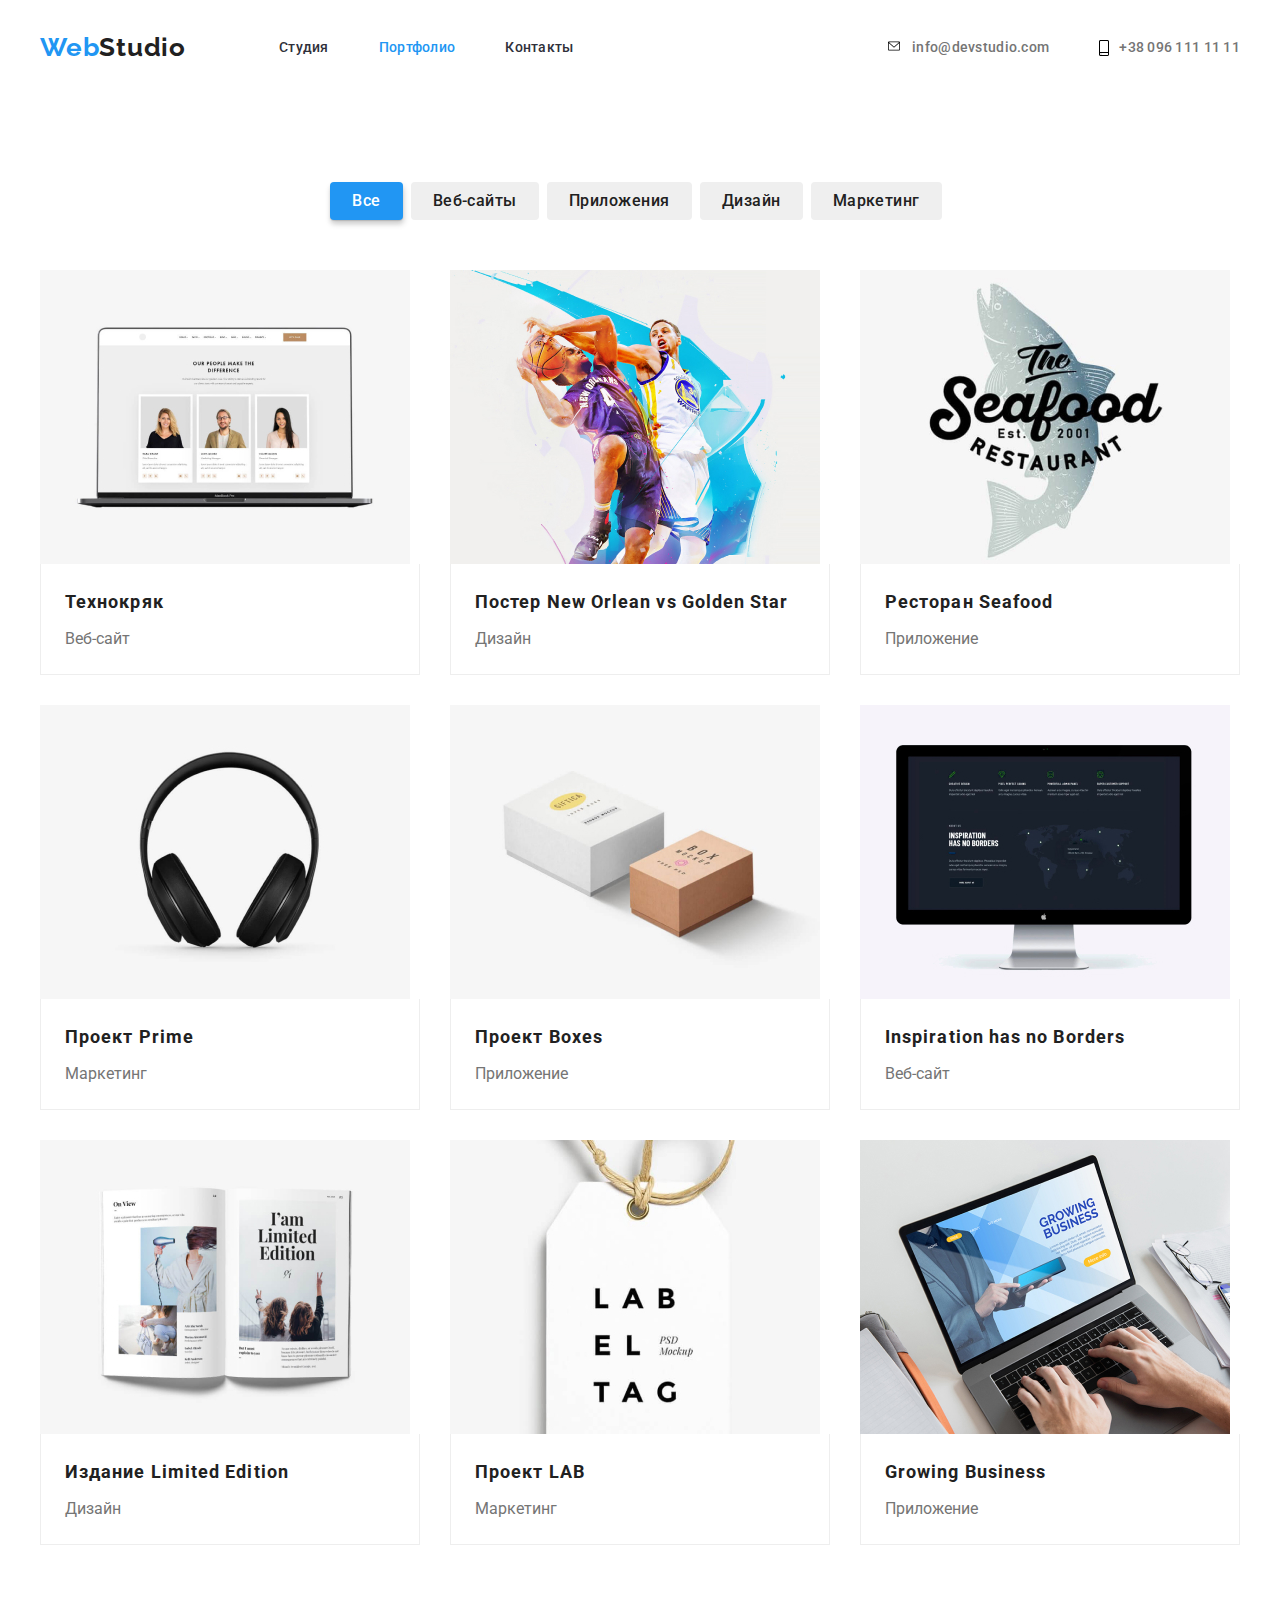
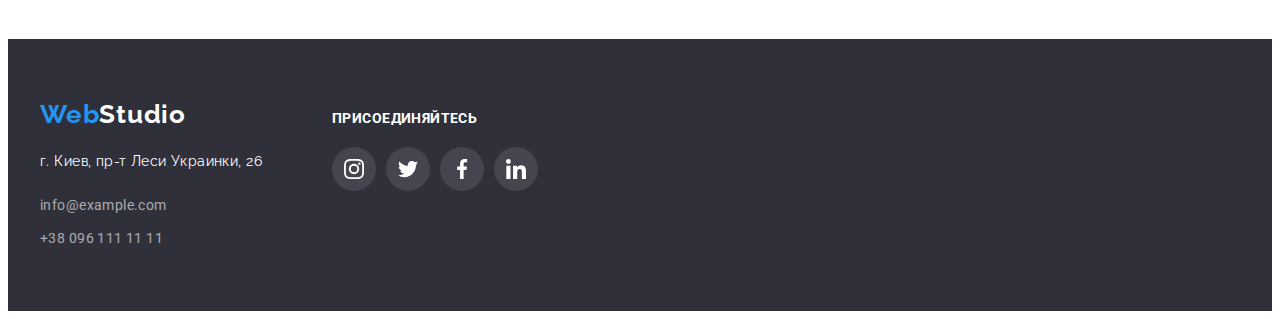
==== commit 0d05f856: "add html" ====
--- a/portfolio.html
+++ b/portfolio.html
@@ -147,62 +147,62 @@
     </main>
     <footer class="footer">
       <div class="container container-footer">
-       <div class="adress-box"><a class="footer-link" href="lang=en">Web<span class="footer-title">Studio</span></a>
-        <address class="contacts">
-          <ul class="contacts-list">
-            <li class="contacts-item">
-              <a
-                class="contacts-item footer-link list"
-                href="https://goo.gl/maps/zYg1dsm3iohcr4jr6"
-                target="_blank"
-                rel="noopener nofollow noreferrer "
-                >г. Киев, пр-т Леси Украинки, 26
-              </a>
-            </li>
-            <li class="contacts-item">
-              <a href="mailto:info@devstudio.com" class="contacts-link link">info@example.com</a>
-            </li>
-            <li class="contacts-item">
-              <a href="tel:+380961111111" class="contacts-link link">+38 096 111 11 11</a>
-            </li>
-          </ul>
+        <div class="adress-box">
+          <a class="footer-link" href="lang=en">Web<span class="footer-title">Studio</span></a>
+          <address class="contacts">
+            <ul class="contacts-list">
+              <li class="contacts-item">
+                <a
+                  class="contacts-item footer-link list"
+                  href="https://goo.gl/maps/zYg1dsm3iohcr4jr6"
+                  target="_blank"
+                  rel="noopener nofollow noreferrer "
+                  >г. Киев, пр-т Леси Украинки, 26
+                </a>
+              </li>
+              <li class="contacts-item">
+                <a href="mailto:info@devstudio.com" class="contacts-link link">info@example.com</a>
+              </li>
+              <li class="contacts-item">
+                <a href="tel:+380961111111" class="contacts-link link">+38 096 111 11 11</a>
+              </li>
+            </ul>
           </address>
         </div>
-          <div class="conect">
-        <p class="footer-conect">присоединяйтесь</p>
-        <ul class="footer-soc-list list">
-                <li class="footer-soc-item">
-                  <a href="" class="footer-soc-link link">
-                    <svg class="footer-soc-icon" width="20" height="20">
-                      <use href="./img/sprite.svg#instagram"></use>
-                    </svg>
-                  </a>
-                </li>
-                <li class="footer-soc-item">
-                  <a href="" class="footer-soc-link link">
-                    <svg class="footer-soc-icon" width="20" height="20">
-                      <use href="./img/sprite.svg#twitter"></use>
-                    </svg>
-                  </a>
-                </li>
-                <li class="footer-soc-item">
-                  <a href="" class="footer-soc-link link">
-                    <svg class=footer-soc-icon" width="20" height="20">
-                      <use href="./img/sprite.svg#facebook"></use>
-                    </svg>
-                  </a>
-                </li>
-                <li class="footer-soc-item">
-                  <a href="" class="footer-soc-link link">
-                    <svg class="footer-soc-icon" width="20" height="20">
-                      <use href="./img/sprite.svg#linkedin"></use>
-                    </svg>
-                  </a>
-                </li>
-              </ul>
+        <div class="conect">
+          <p class="footer-conect">присоединяйтесь</p>
+          <ul class="footer-soc-list list">
+            <li class="footer-soc-item">
+              <a href="" class="footer-soc-link link">
+                <svg class="footer-soc-icon" width="20" height="20">
+                  <use href="./img/sprite.svg#instagram"></use>
+                </svg>
+              </a>
+            </li>
+            <li class="footer-soc-item">
+              <a href="" class="footer-soc-link link">
+                <svg class="footer-soc-icon" width="20" height="20">
+                  <use href="./img/sprite.svg#twitter"></use>
+                </svg>
+              </a>
+            </li>
+            <li class="footer-soc-item">
+              <a href="" class="footer-soc-link link">
+                <svg class="footer-soc-icon" width="20" height="20">
+                  <use href="./img/sprite.svg#facebook"></use>
+                </svg>
+              </a>
+            </li>
+            <li class="footer-soc-item">
+              <a href="" class="footer-soc-link link">
+                <svg class="footer-soc-icon" width="20" height="20">
+                  <use href="./img/sprite.svg#linkedin"></use>
+                </svg>
+              </a>
+            </li>
+          </ul>
+        </div>
       </div>
-      </div>
-      
     </footer>
   </body>
 </html>
--- a/css/styles.css
+++ b/css/styles.css
@@ -150,6 +150,16 @@
   margin-right: 10px;
   display: flex;
   align-items: center;
+}
+
+.icon-mail:hover,
+.icon-mail:focus {
+  color: var(--accent-color);
+}
+
+.icon-tell:hover,
+.icon-tell:focus {
+  color: var(--accent-color);
 }
 
 /* --------------------HERO------------ */
@@ -243,6 +253,16 @@
   color: var(--main-title-color);
 }
 
+.work-btn > .item > .work-btn:hover,
+.work-btn > .item > .work-btn:focus {
+  box-shadow: 0px 1px 1px rgba(0, 0, 0, 0.12), 0px 4px 4px rgba(0, 0, 0, 0.06),
+    1px 4px 6px rgba(0, 0, 0, 0.16);
+}
+.btn-current {
+  box-shadow: 0px 1px 1px rgba(0, 0, 0, 0.12), 0px 4px 4px rgba(0, 0, 0, 0.06),
+    1px 4px 6px rgba(0, 0, 0, 0.16);
+}
+
 .btn-current {
   background-color: var(--accent-color);
   color: var(--main-title-color);
@@ -261,7 +281,6 @@
 
 .project-item {
   background-color: var(--main-title-color);
-
   flex-basis: calc(100% / 3 - 30px);
   margin-left: 30px;
   margin-bottom: 30px;
@@ -276,6 +295,12 @@
   padding-bottom: 20px;
 }
 
+.portfolio-project:hover,
+.portfolio-project:focus {
+  box-shadow: 0px 1px 1px rgba(0, 0, 0, 0.12), 0px 4px 4px rgba(0, 0, 0, 0.06),
+    1px 4px 6px rgba(0, 0, 0, 0.16);
+}
+
 .list-project {
   display: flex;
   flex-wrap: wrap;
@@ -326,6 +351,16 @@
 .characteristics-item:not(:last-child) {
   margin-right: 30px;
 }
+.characteristics-box-icon {
+  width: 270px;
+  height: 120px;
+  background: #f5f4fa;
+  border-radius: 4px;
+  margin-bottom: 30px;
+  display: flex;
+  align-items: center;
+  justify-content: center;
+}
 
 /* ---------ABOUT---------------- */
 .about {
@@ -432,7 +467,7 @@
 }
 
 .team-soc-list:not(:last-child) {
-  margin: left 10px;
+  margin-left: 10px;
 }
 .team-soc-link {
   width: 44px;
@@ -452,6 +487,50 @@
 .team-soc-link:hover .team-soc-icon,
 .team-soc-link:focus .team-soc-icon {
   fill: var(--btn-color);
+}
+
+/* ---------------CLIENTS-------------- */
+.clients-title {
+  font-family: 'Roboto';
+  font-style: normal;
+  font-weight: 700;
+  font-size: 36px;
+  line-height: 42px;
+  text-align: center;
+  letter-spacing: 0.03em;
+  color: var(--forth-title-color);
+  margin-top: 94px;
+  margin-bottom: 50px;
+}
+
+.clients-list {
+  display: flex;
+  justify-content: space-between;
+}
+.clients-item {
+  display: flex;
+  align-items: center;
+  justify-content: center;
+  width: 170px;
+  height: 92px;
+  border: 1px solid var(--btn-soc);
+  border-radius: 4px;
+  margin-bottom: 90px;
+}
+
+.clients-item:not(:last-child) {
+  margin-right: 30px;
+}
+
+.clients-link {
+  color: var(--btn-soc);
+}
+.clients-icon {
+  fill: currentColor;
+}
+.clients-link:hover,
+.clients-link:focus {
+  color: var(--accent-color);
 }
 
 /* -------------FOOTER----------------- */
@@ -512,10 +591,9 @@
   letter-spacing: 0.03em;
   color: rgba(255, 255, 255, 0.6);
 }
-.team-soc-list {
+.footer-soc-list {
   display: flex;
   justify-content: center;
-  background-color: var(--btn-color);
 }
 
 .footer-conect {
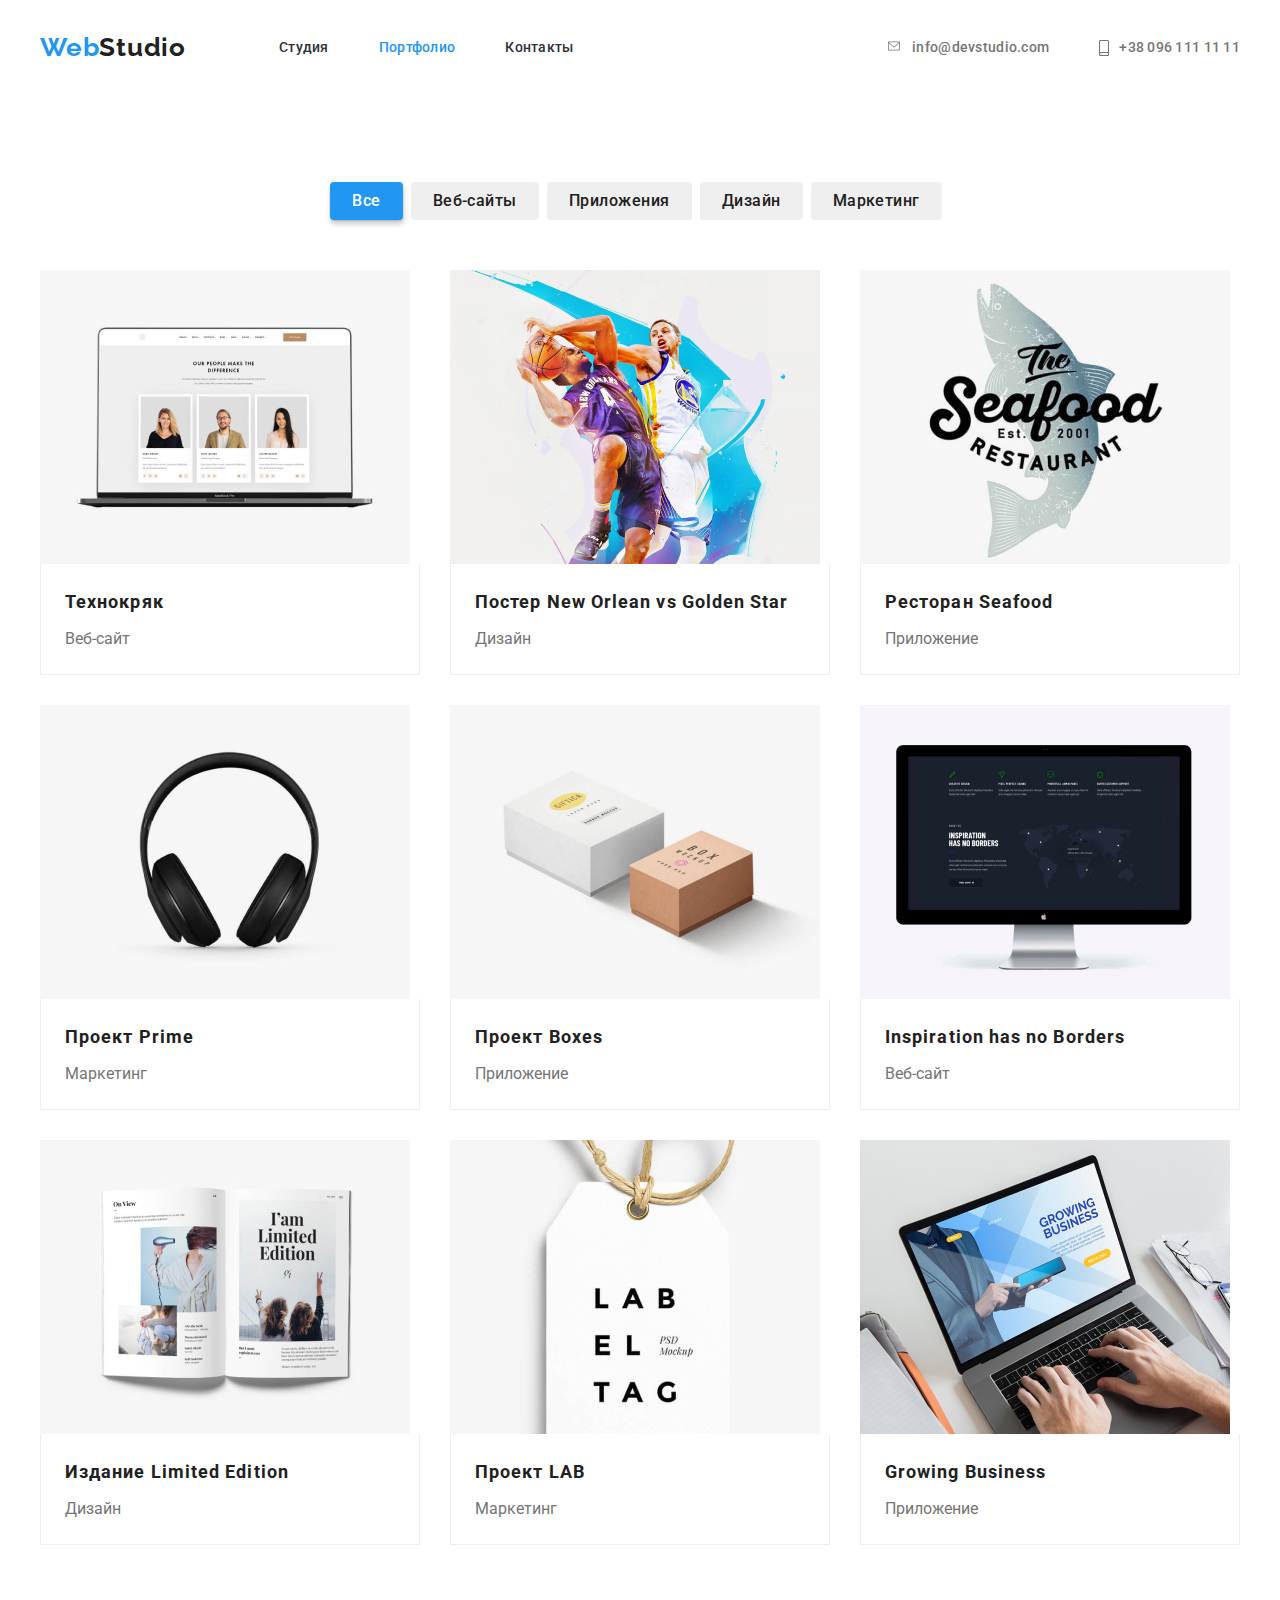
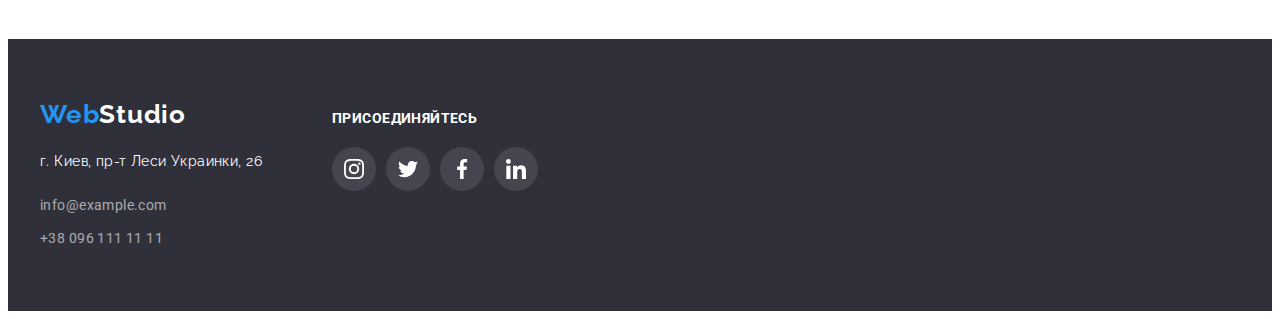
==== commit 5dea2359: "add css" ====
--- a/portfolio.html
+++ b/portfolio.html
@@ -45,7 +45,7 @@
           </li>
           <li class="header-item-tel header-link">
             <a href="tel:+380961111111" class="header-contact-link link">
-              <svg class="icon-mb" width="10" height="16">
+              <svg class="icon-tell" width="10" height="16">
                 <use href="./img/sprite.svg#tell"></use>
               </svg>
               +38 096 111 11 11</a
--- a/css/styles.css
+++ b/css/styles.css
@@ -8,6 +8,7 @@
   --typical-margin: 20px;
   --fifth-title-color: #eee;
   --btn-soc: #afb1b8;
+  --btn-hover: #188ce8;
 }
 
 p,
@@ -146,20 +147,15 @@
   color: var(--accent-color);
 }
 .icon-mail,
-.icon-mb {
+.icon-tell {
   margin-right: 10px;
   display: flex;
   align-items: center;
 }
 
-.icon-mail:hover,
-.icon-mail:focus {
-  color: var(--accent-color);
-}
-
-.icon-tell:hover,
-.icon-tell:focus {
-  color: var(--accent-color);
+.icon-mail,
+.icon-tell {
+  fill: currentColor;
 }
 
 /* --------------------HERO------------ */
@@ -218,6 +214,10 @@
   margin: 0 auto;
   display: block;
 }
+.hero-btn:focus,
+.hero-btn:hover {
+  background: var(--btn-hover);
+}
 .work-list {
   display: flex;
   justify-content: center;
@@ -295,8 +295,8 @@
   padding-bottom: 20px;
 }
 
-.portfolio-project:hover,
-.portfolio-project:focus {
+.project-item:hover,
+.project-item:focus {
   box-shadow: 0px 1px 1px rgba(0, 0, 0, 0.12), 0px 4px 4px rgba(0, 0, 0, 0.06),
     1px 4px 6px rgba(0, 0, 0, 0.16);
 }
@@ -453,6 +453,9 @@
   line-height: 1.19;
   letter-spacing: 0.03em;
   background-color: var(--btn-color);
+  box-shadow: 0px 1px 3px rgba(0, 0, 0, 0.12), 0px 1px 1px rgba(0, 0, 0, 0.14),
+    0px 2px 1px rgba(0, 0, 0, 0.2);
+  border-radius: 0px 0px 4px 4px;
 }
 .team {
   background-color: #f5f4fa;
@@ -499,7 +502,6 @@
   text-align: center;
   letter-spacing: 0.03em;
   color: var(--forth-title-color);
-  margin-top: 94px;
   margin-bottom: 50px;
 }
 
@@ -511,26 +513,29 @@
   display: flex;
   align-items: center;
   justify-content: center;
-  width: 170px;
-  height: 92px;
+}
+
+.clients-item:not(:last-child) {
+  margin-right: 30px;
+}
+
+.clients-link {
+  color: var(--btn-soc);
   border: 1px solid var(--btn-soc);
   border-radius: 4px;
-  margin-bottom: 90px;
-}
-
-.clients-item:not(:last-child) {
-  margin-right: 30px;
-}
-
-.clients-link {
-  color: var(--btn-soc);
+  padding: 16px 32px;
 }
 .clients-icon {
   fill: currentColor;
 }
+
+.clients-link:hover .clients-icon,
+.clients-link:focus .clients-icon {
+  fill: currentColor;
+}
 .clients-link:hover,
 .clients-link:focus {
-  color: var(--accent-color);
+  border-color: var(--accent-color);
 }
 
 /* -------------FOOTER----------------- */
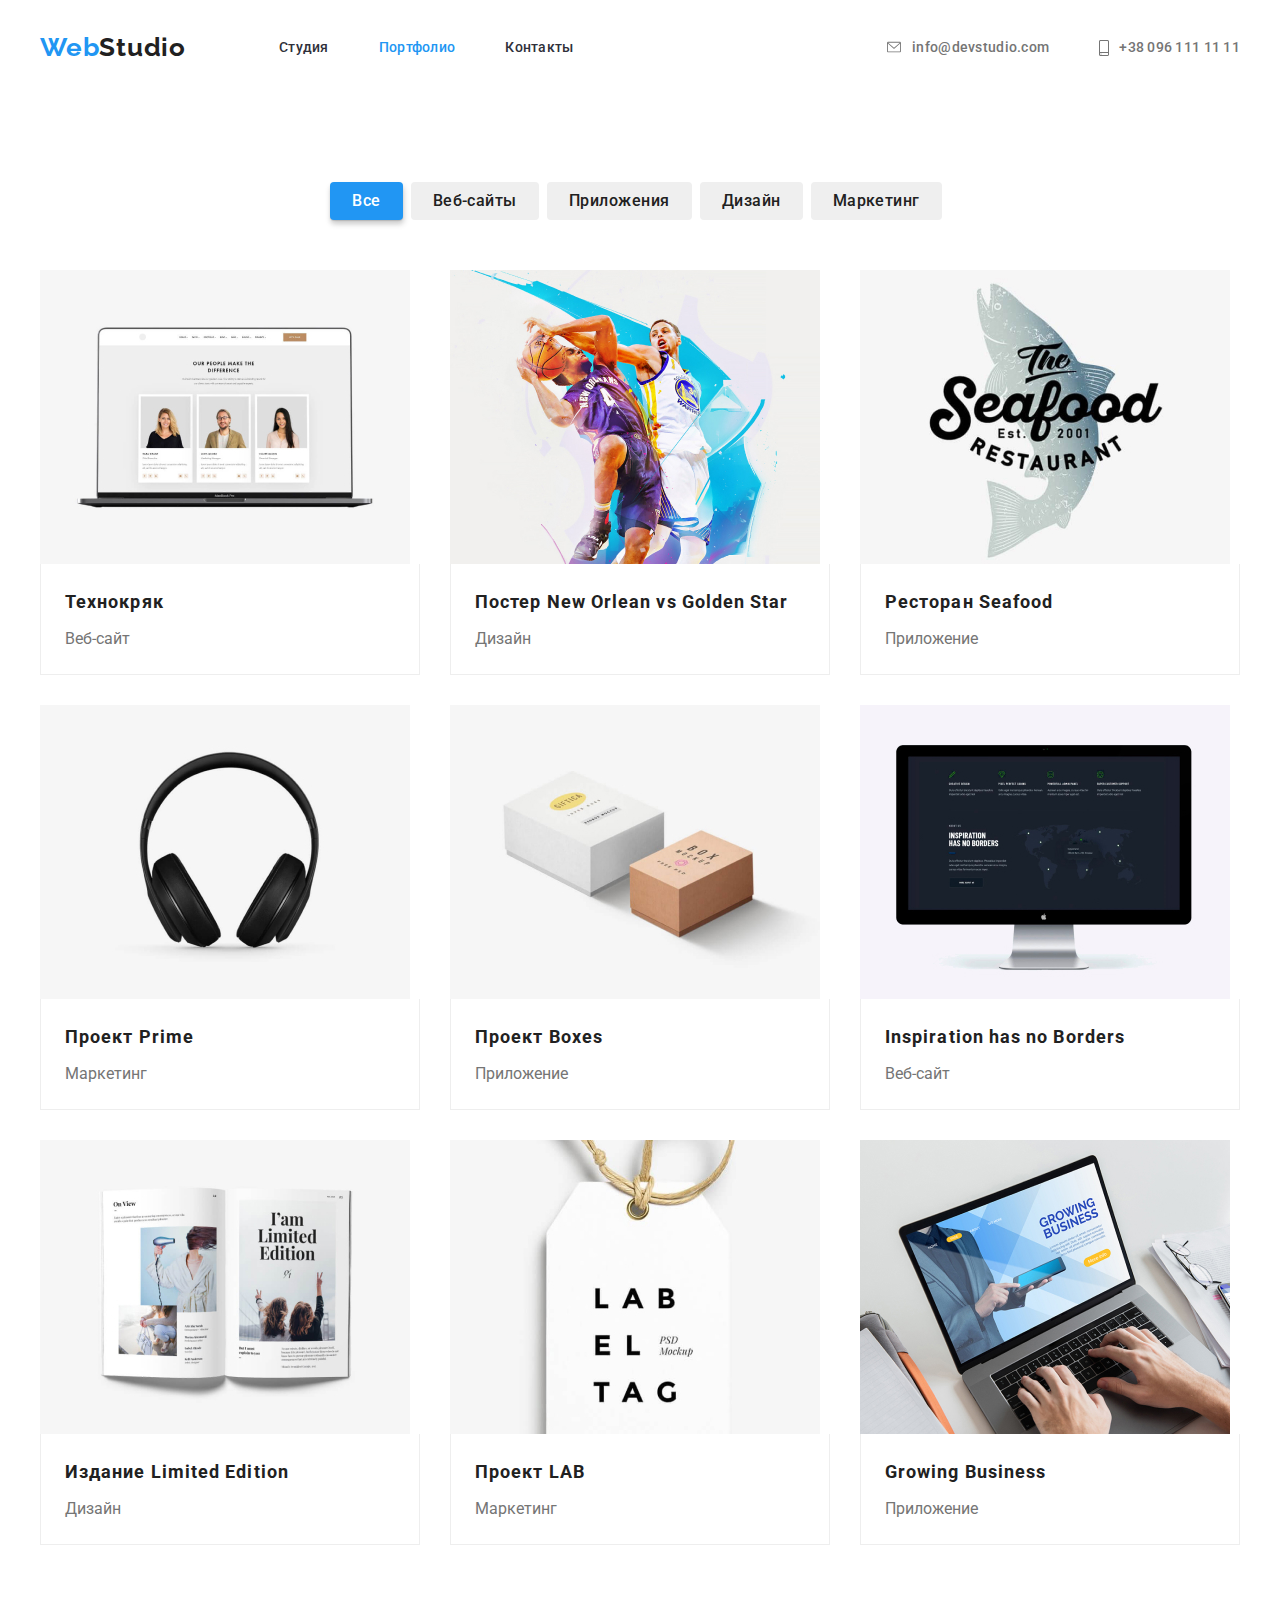
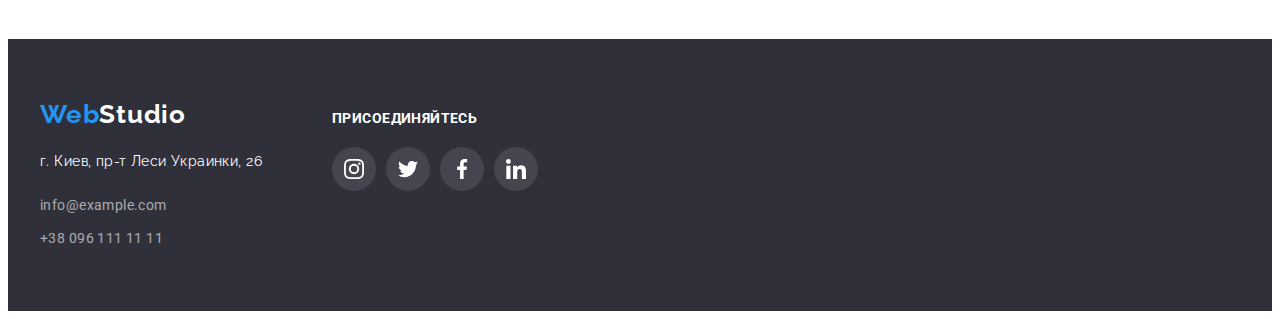
==== commit e1884a17: "add html" ====
--- a/portfolio.html
+++ b/portfolio.html
@@ -38,15 +38,15 @@
         <ul class="list">
           <li class="header-item mailto header-link">
             <a href="mailto:info@devstudio.com" class="header-contact-link link">
-              <svg class="icon-mail" width="16" height="12">
-                <use href="./img/sprite.svg#mail"></use></svg
+              <svg class="icon-mail" width="16" height="14">
+                <use href="./img/icons.svg#mail"></use></svg
               >info@devstudio.com</a
             >
           </li>
           <li class="header-item-tel header-link">
             <a href="tel:+380961111111" class="header-contact-link link">
               <svg class="icon-tell" width="10" height="16">
-                <use href="./img/sprite.svg#tell"></use>
+                <use href="./img/icons.svg#tell"></use>
               </svg>
               +38 096 111 11 11</a
             >
@@ -175,28 +175,28 @@
             <li class="footer-soc-item">
               <a href="" class="footer-soc-link link">
                 <svg class="footer-soc-icon" width="20" height="20">
-                  <use href="./img/sprite.svg#instagram"></use>
-                </svg>
-              </a>
-            </li>
-            <li class="footer-soc-item">
-              <a href="" class="footer-soc-link link">
-                <svg class="footer-soc-icon" width="20" height="20">
-                  <use href="./img/sprite.svg#twitter"></use>
-                </svg>
-              </a>
-            </li>
-            <li class="footer-soc-item">
-              <a href="" class="footer-soc-link link">
-                <svg class="footer-soc-icon" width="20" height="20">
-                  <use href="./img/sprite.svg#facebook"></use>
-                </svg>
-              </a>
-            </li>
-            <li class="footer-soc-item">
-              <a href="" class="footer-soc-link link">
-                <svg class="footer-soc-icon" width="20" height="20">
-                  <use href="./img/sprite.svg#linkedin"></use>
+                  <use href="./img/icons.svg#instagram"></use>
+                </svg>
+              </a>
+            </li>
+            <li class="footer-soc-item">
+              <a href="" class="footer-soc-link link">
+                <svg class="footer-soc-icon" width="20" height="20">
+                  <use href="./img/icons.svg#twitter"></use>
+                </svg>
+              </a>
+            </li>
+            <li class="footer-soc-item">
+              <a href="" class="footer-soc-link link">
+                <svg class="footer-soc-icon" width="20" height="20">
+                  <use href="./img/icons.svg#facebook"></use>
+                </svg>
+              </a>
+            </li>
+            <li class="footer-soc-item">
+              <a href="" class="footer-soc-link link">
+                <svg class="footer-soc-icon" width="20" height="20">
+                  <use href="./img/icons.svg#linkedin"></use>
                 </svg>
               </a>
             </li>
--- a/css/styles.css
+++ b/css/styles.css
@@ -168,7 +168,7 @@
   margin-left: auto;
   margin-right: auto;
   background-image: linear-gradient(rgba(47, 48, 58, 0.4), rgba(47, 48, 58, 0.4)),
-    url(../img/Imgcomp.jpg);
+    url(../img/imgcomp.jpg);
   background-repeat: no-repeat;
   background-size: cover;
   background-position: center;
